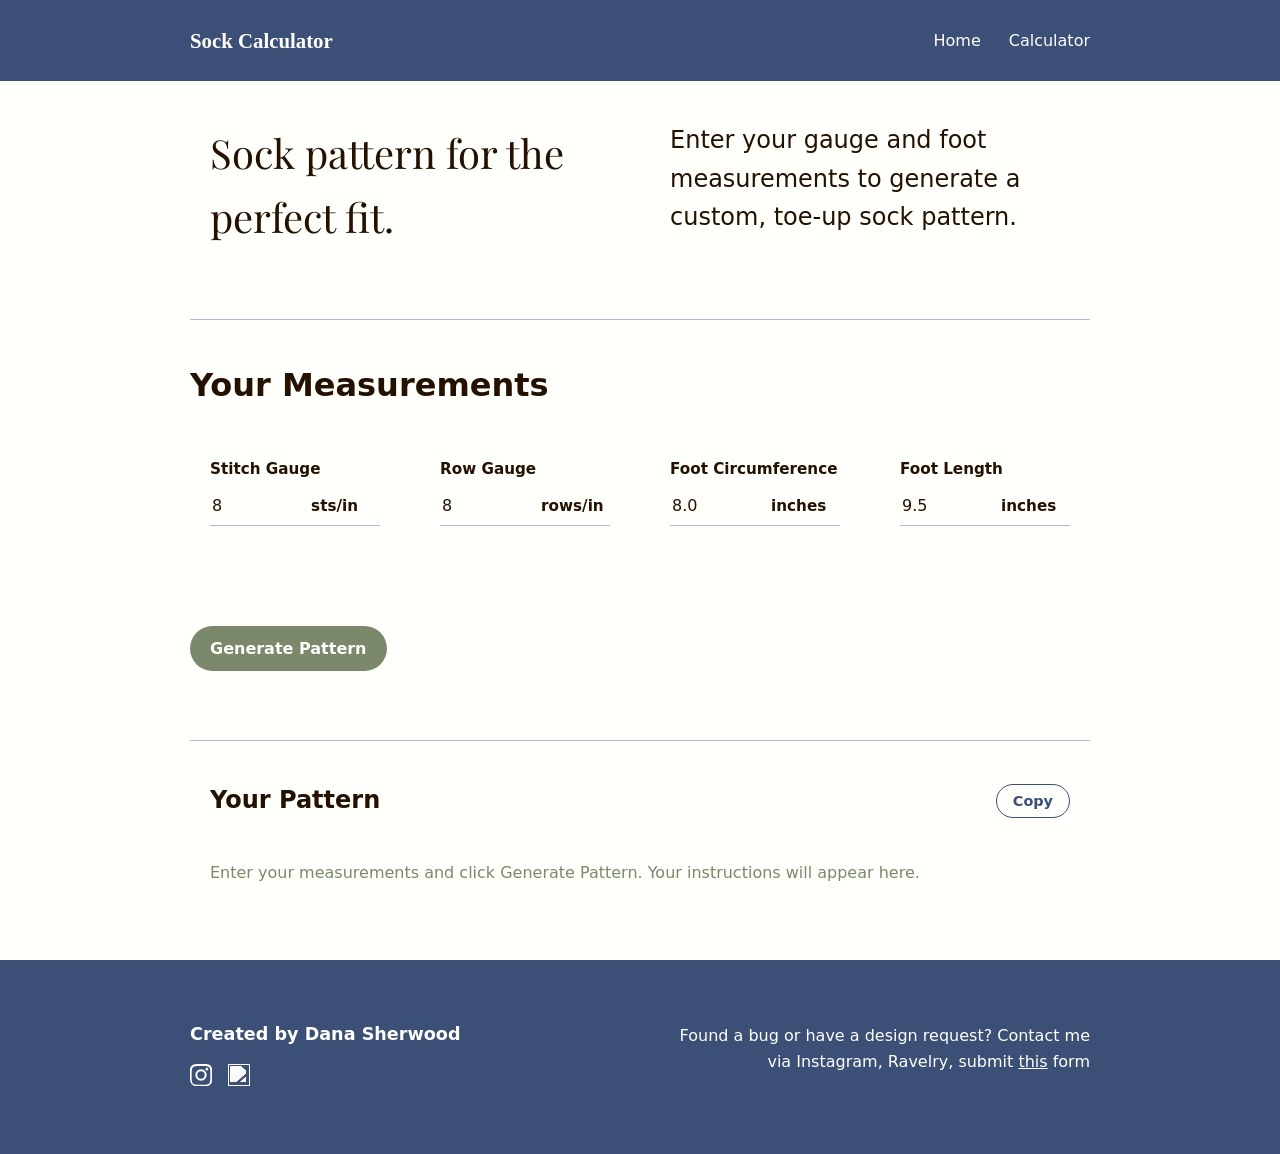
==== calculator.html @ 9af8a3e5 "added files via upload" ====
<!DOCTYPE html>
<html lang="en">
<head>
    <meta charset="UTF-8">
    <meta name="viewport" content="width=device-width, initial-scale=1.0">
    <title>Calculator — Sock Pattern Calculator</title>
    <link rel="preconnect" href="https://fonts.googleapis.com">
    <link rel="preconnect" href="https://fonts.gstatic.com" crossorigin>
    <link href="https://fonts.googleapis.com/css2?family=Playfair+Display:ital,wght@0,400..900;1,400..900&display=swap" rel="stylesheet">
    <link rel="stylesheet" href="style.css">
</head>
<body>

    <header class="site-header">
        <div class="site-header-inner">
            <span class="logo">
            <a href="index.html">Sock Calculator</a></span>
            <nav>
                <ul>
                    <li><a href="index.html">Home</a></li>
                    <li><a href="calculator.html">Calculator</a></li>
                </ul>
            </nav>
        </div>
    </header>

    <main>
        <div class="page-intro">
            <div class="page-intro-inner">
                <div class="grid-container">
                    <div class="column">
                        <h1>Sock pattern for the perfect fit.</h1>
                    </div>
                    <div class="column">
                        <p>Enter your gauge and foot measurements to generate a custom, toe-up sock pattern.</p>
                    </div>
                </div>

                <div class="visual-line">
                </div>

            </div>
        </div>

        <!-- Form section -->
        <div class="measurements">
            <div class="measurements-inner">
                <h2>Your Measurements</h2>
                <form>
                <div class="measurements-grid-container">
                    <div class="measurements-column">
                        <!-- Stitch Gauge Field -->
                         <h5>Stitch Gauge</h5>
                         <input type="number" id="gaugeSts" min="0" step="0.25" value="8">
                         <label for="gaugeSts">sts/in</label>
                         <div class="measurements-visual-line"></div>
                    </div>
                    <div class="measurements-column">
                        <!-- Row Gauge Field -->
                         <h5>Row Gauge</h5>
                         <input type="number" id="gaugeRows" step="0.25" value="8">
                         <label for="gaugeRows">rows/in</label>
                         <div class="measurements-visual-line"></div>
                    </div>
                    <div class="measurements-column">
                        <!-- Foot Circumference Field -->
                        <h5>Foot Circumference</h5>
                        <input type="number" id="footCircumference" step="0.1" value="8.0">
                        <label for="footCircumference">inches</label>
                        <div class="measurements-visual-line"></div>
                    </div>
                    <div class="measurements-column">
                        <!-- Foot Length -->
                         <h5>Foot Length</h5>
                         <input type="number" id="footLength" step="0.1" value="9.5">
                         <label for="footLength">inches</label>
                         <div class="measurements-visual-line"></div>
                    </div>
                </div>
                </form>

                <!-- Generate Button -->
                <button type="button" class="tertiary" onclick="run()">
                    Generate Pattern
                </button>
                <p id="error" class="error" role="alert"></p>

                <div class="visual-line"></div>
            </div>
        </div>

        <section class="result">
            <div class="result-inner">
                <div class="result-header">
                    <h2>Your Pattern</h2>
                    <div id="actions" class="actions" hidden>
                        <button type="button" class="secondary" id="copyBtn" onclick="copyPattern()">Copy</button>
                    </div>
                </div>
                <div id="output">
                    <p class="placeholder">Enter your measurements and click Generate Pattern. Your instructions will appear here.</p>
                </div>

                <!-- <div class="visual-line"></div> -->
            </div>
            </section>
    </main>

    <footer class="site-footer">
        <div class="footer-inner">
            <div class="footer-col footer-about">
                <p class="footer-name">Created by Dana Sherwood</p>
                <ul class="social-links">
                    <li>
                        <a href="https://instagram.com/yourusername" target="_blank" rel="noopener noreferrer" aria-label="Instagram">
                            <svg viewBox="0 0 24 24" width="22" height="22" fill="currentColor">
                                <path d="M12 2.2c3.2 0 3.6 0 4.9.1 1.2.1 2 .2 2.4.4.6.2 1 .5 1.5.9.4.4.7.9.9 1.5.2.4.3 1.2.4 2.4.1 1.3.1 1.7.1 4.9s0 3.6-.1 4.9c-.1 1.2-.2 2-.4 2.4-.2.6-.5 1-.9 1.5-.4.4-.9.7-1.5.9-.4.2-1.2.3-2.4.4-1.3.1-1.7.1-4.9.1s-3.6 0-4.9-.1c-1.2-.1-2-.2-2.4-.4-.6-.2-1-.5-1.5-.9-.4-.4-.7-.9-.9-1.5-.2-.4-.3-1.2-.4-2.4-.1-1.3-.1-1.7-.1-4.9s0-3.6.1-4.9c.1-1.2.2-2 .4-2.4.2-.6.5-1 .9-1.5.4-.4.9-.7 1.5-.9.4-.2 1.2-.3 2.4-.4 1.3-.1 1.7-.1 4.9-.1M12 0C8.7 0 8.3 0 7 .1c-1.3.1-2.2.2-3 .5-.8.3-1.5.7-2.2 1.4C1.1 2.7.7 3.4.4 4.2c-.3.8-.4 1.7-.5 3C0 8.3 0 8.7 0 12s0 3.7.1 5c.1 1.3.2 2.2.5 3 .3.8.7 1.5 1.4 2.2.7.7 1.4 1.1 2.2 1.4.8.3 1.7.4 3 .5 1.3.1 1.7.1 5 .1s3.7 0 5-.1c1.3-.1 2.2-.2 3-.5.8-.3 1.5-.7 2.2-1.4.7-.7 1.1-1.4 1.4-2.2.3-.8.4-1.7.5-3 .1-1.3.1-1.7.1-5s0-3.7-.1-5c-.1-1.3-.2-2.2-.5-3-.3-.8-.7-1.5-1.4-2.2C21.3 1.1 20.6.7 19.8.4c-.8-.3-1.7-.4-3-.5C15.7 0 15.3 0 12 0z"/>
                                <path d="M12 5.8A6.2 6.2 0 1 0 18.2 12 6.2 6.2 0 0 0 12 5.8zm0 10.2A4 4 0 1 1 16 12a4 4 0 0 1-4 4z"/>
                                <circle cx="18.4" cy="5.6" r="1.4"/>
                            </svg>
                        </a>
                    </li>
                    <li>
                        <a href="https://www.ravelry.com/designers/yourusername" target="_blank" rel="noopener noreferrer" aria-label="Ravelry">
                            <img src="https://cdn.jsdelivr.net/npm/simple-icons@latest/icons/ravelry.svg" alt="" width="22" height="22" class="ravelry-icon">
                        </a>
                    </li>
                </ul>
            </div>

            <div class="footer-col footer-contact">
                <p class="footer-contact-text">Found a bug or have a design request? Contact me via Instagram, Ravelry, submit <a href="https://docs.google.com/forms/d/e/1FAIpQLScjWYPJn_Ry0QE7nJu1F4Xxox6_y8OnSwXf3sj-1vykcYJFzg/viewform?usp=publish-editor" class="button secondary footer-email">this</a> form</p>
            </div>
        </div>
    </footer>

    <script src="calculations.js"></script>
</body>
</html>
---- style.css ----
/* ===========================
   Sock Pattern Calculator — Landing Page
   Palette: #251101 (coffee-bean), #3c4f76 (dusk-blue),
            #b8b8d1 (pale-slate), #7b886b (dusty-olive), #fffffb (porcelain)
   =========================== */

:root {
    --coffee-bean: #251101;
    --dusk-blue: #3c4f76;
    --pale-slate: #b8b8d1;
    --dusty-olive: #7b886b;
    --porcelain: #fffffb;
}

* {
    box-sizing: border-box;
}

html, body {
    height: 100%;
}

body {
    margin: 0;
    min-height: 100%;
    display: flex;
    flex-direction: column;
    font-family: 'Segoe UI', system-ui, -apple-system, sans-serif;
    background-color: var(--porcelain);
    color: var(--coffee-bean);
    line-height: 1.6;
}

main {
    flex: 1;
}

/* ---------- Containers ---------- */

.grid-container {
  display: grid;
  /* Creates two equal columns spanning available space */
  grid-template-columns: 1fr 1fr; 
  /* Space between the columns */
  gap: 20px; 
}

/* Individual column styling (optional) */
.column {
  padding: 20px;
}

/* Responsive adjustments: Stack columns on smaller screens */
@media (max-width: 768px) {
  .grid-container {
    grid-template-columns: 1fr;
  }
}

/* ---------- Dividers ----------- */
.visual-line {
  border-bottom: 1px solid var(--pale-slate); /* Creates a clean 1px separator line */
  margin: inherit;               /* Adds vertical spacing around the line */
  width: 100%;                  /* Controls how wide the line stretches */
  padding: 20px;
}

.measurements-visual-line {
  border-top: 1px solid var(--pale-slate); /* Creates a clean 1px separator line */
  margin: inherit;               /* Adds vertical spacing around the line */
  width: 100%;                  /* Controls how wide the line stretches */
  padding: 20px;
}



/* ---------- Header ---------- */

.site-header {
    background-color: var(--dusk-blue);
    padding: 24px 40px;
    position: sticky;
    top: 0;
}

.site-header-inner {
    max-width: 900px;
    margin: 0 auto;
    display: flex;
    justify-content: space-between;
    align-items: center;
}

.site-header .logo a{
    font-family: Georgia, 'Times New Roman', serif;
    font-weight: 700;
    font-size: 1.3em;
    color: var(--porcelain);
    transition: color 0.15s ease;
    text-decoration: none;
}


.site-header .logo a:hover {
    color: var(--pale-slate);
}


.site-header nav ul {
    list-style: none;
    display: flex;
    gap: 28px;
    margin: 0;
    padding: 0;
}

.site-header nav a {
    color: var(--porcelain);
    text-decoration: none;
    font-size: 1em;
    transition: color 0.15s ease;
}

.site-header nav a:hover {
    color: var(--pale-slate);
}

/* ---------- Hero ---------- */

.hero {
    background-color: var(--pale-slate);
    text-align: center;
    padding: 100px 20px;
}

.hero-inner {
    max-width: 900px;
    margin: 0 auto;
}

.hero h1 {
    font-family: 'Playfair Display', serif;
    font-optical-sizing: auto;
    font-weight: 700;
    font-size: 2.8em;
    color: var(--coffee-bean);
    margin: 0 0 28px;
}

.hero .button {
    display: inline-block;
    background-color: var(--porcelain);
    box-shadow: 0px 0px 5px rgba(37, 17, 1, 0.25);
    color: var(--coffee-bean);
    text-decoration: none;
    font-size: 1em;
    padding: 14px 40px;
    border-radius: 50px;
    transition: transform 0.15s ease;
}

.hero .button:hover {
    transform: scale(1.03);
    background-color: var(--coffee-bean);
    color: var(--porcelain);
    box-shadow: 0px 0px 5px rgba(37, 17, 1, 0.3);
}

/* ---------- Headline band ---------- */

.headline-band {
    background-color: var(--dusty-olive);
    padding: 90px 20px;
}

.headline-inner {
    max-width: 900px;
    margin: 0 auto;
    display: flex;
    justify-content: space-between;
    align-items: center;
    gap: 40px;
    text-align: left;
}

.headline-text {
    flex: 1;
}

.headline-text h2 {
    color: var(--porcelain);
    font-size: 1.8em;
    margin: 0 0 16px;
}

.headline-text ul {
    list-style: disc;
    padding-left: 1.2em;
    margin: 0;
    color: var(--porcelain);
}

.headline-text li {
    margin-bottom: 8px;
}

.headline-image {
    flex: 1;
}

@media (max-width: 700px) {
    .headline-inner {
        flex-direction: column;
        text-align: center;
    }

    .headline-text ul {
        text-align: left;
    }
}

/* ---------- Image section ---------- */

.image-section {
    background-color: var(--porcelain);
    text-align: center;
    padding: 100px 20px;
}

.image-section p {
    color: var(--coffee-bean);
    margin: 0;
}


.page-intro {
    /*background-color: var(--pale-slate);*/
    padding: 20px 20px;
    text-align: left;
}

.page-intro-inner {
    max-width: 900px;
    margin: 0 auto;
}

.page-intro h1 {
    font-family: 'Playfair Display', serif;
    font-weight: 400;
    font-size: 2.5em;
    color: var(--coffee-bean);
    margin: 0 0 10px;
}

.page-intro p {
    margin: 0;
    color: var(--coffee-bean);
    font-size: 1.5em;
}

/* ---------- Form Section ---------- */

.measurements {
    padding: 20px 20px;
    text-align: left;
}

.measurements-inner {
    max-width: 900px;
    margin: 0 auto;
}

.measurements h2 {
    font-weight: 650;
    font-size: 2em;
    color: var(--coffee-bean);
    margin: 0 0 ;
    /* padding: 0px 0px; */
}

.measurements-grid-container {
  display: grid;
  /* Creates two equal columns spanning available space */
  grid-template-columns: 1fr 1fr 1fr 1fr; 
  /* Space between the columns */
  gap: 20px; 
  padding-bottom: 40px;
}

/* Individual column styling (optional) */
.measurements-column {
  padding: 20px;
}

form {
    border: none;
}

.form-columns {
    display: grid;
    grid-template-columns: 1fr 1fr;
    gap: 28px;
    margin-bottom: 20px;
}

@media (max-width: 600px) {
    .form-columns {
        grid-template-columns: 1fr;
    }
}

fieldset {
    border: none;
    padding: 0;
    margin: 0 0 24px;
}

.measurements-column h5 {
    font-weight: 700;
    font-size: 0.95em;
    color: var(--coffee-bean);
    padding: 0;
    margin-bottom: 12px;
}

.field {
    display: flex;
    justify-content: space-between;
    align-items: center;
    margin-bottom: 12px;
}

label {
    font-weight: 600;
    font-size: 0.95em;
    color: var(--coffee-bean);
}

input[type="number"] {
    width: 96px;
    border: 0px;
    background: var(--porcelain);
    font-family: inherit;
    font-size: 1em;
    color: var(--coffee-bean);
    transition: border-color 0.15s ease, box-shadow 0.15s ease;
    padding-bottom: 10px;
}

input[type="number"]:focus {
    outline: none;
}

.error {
    color: #b3261e;
    font-size: 0.9em;
    margin: 12px 0 0;
    min-height: 1.2em;
}

button.primary {
    display: inline-block;
    padding: 13px 20px;
    font-family: inherit;
    font-size: 1em;
    font-weight: 600;
    border: none;
    border-radius: 30px;
    background-color: var(--dusk-blue);
    color: var(--porcelain);
    cursor: pointer;
    transition: background-color 0.15s ease, transform 0.1s ease;
}

button.primary:hover {
    background-color: var(--coffee-bean);
}

button.primary:active {
    transform: scale(0.98);
}

button.secondary {
    padding: 8px 16px;
    font-family: inherit;
    font-size: 0.9em;
    font-weight: 600;
    border-radius: 30px;
    background-color: transparent;
    color: var(--dusk-blue);
    border: 1px solid var(--dusk-blue);
    cursor: pointer;
    transition: background-color 0.15s ease;
}

button.secondary:hover {
    background-color: var(--dusk-blue);
    color: var(--porcelain);
}

button.tertiary {
    display: inline-block;
    padding: 13px 20px;
    font-family: inherit;
    font-size: 1em;
    font-weight: 600;
    border: none;
    border-radius: 30px;
    background-color: var(--dusty-olive);
    color: var(--porcelain);
    cursor: pointer;
    transition: background-color 0.15s ease, transform 0.1s ease;
}

button.tertiary:hover {
    background-color: var(--coffee-bean);
}

button.tertiary:active {
    transform: scale(0.98);
}

/* ---------- Result ---------- */

.result-inner {
    max-width: 900px;
    margin: 0 auto;
}

.result-header {
    display: flex;
    justify-content: space-between;
    align-items: center;
    padding: 20px;
}

.result-header h2 {
    margin: 0;
    font-size: 1.5em;
    font-weight: 600;
    color: var(--coffee-bean);
}

.actions {
    display: flex;
    gap: 8px;
}

#output {
    background-color: var(--porcelain);
    color: var(--coffee-bean);
    min-height: 120px;
    padding: 20px;
}

#output h2 {
    margin: 28px 0 8px;
    font-size: 1.15em;
    font-weight: 500;
    color: var(--coffee-bean);
}

#output h3 {
    margin: 8px 0 8px;
    font-size: 1em;
    font-weight: 500;
    color: var(--coffee-bean);
}

#output h2:first-child {
    margin-top: 0;
}

#output p {
    margin: 0 0 12px;
    /* font-size: 14px; */
}

#output .placeholder {
    color: var(--dusty-olive);
    margin: 0;
}


/* ---------- Footer ---------- */

.site-footer {
    background-color: var(--dusk-blue);
    padding: 60px 20px;
}

.footer-inner {
    max-width: 900px;
    margin: 0 auto;
    display: flex;
    justify-content: space-between;
    align-items: center;
    gap: 32px;
    text-align: left;
}

.footer-col {
    flex: 1;
}

.footer-about {
    text-align: left;
}

.footer-contact {
    text-align: right;
}

.footer-name {
    color: var(--porcelain);
    font-size: 1.1em;
    font-weight: 700;
    margin: 0 0 16px;
}

.social-links {
    list-style: none;
    display: flex;
    gap: 16px;
    margin: 0;
    padding: 0;
}

.social-links a {
    color: var(--porcelain);
    display: inline-flex;
    transition: color 0.15s ease;
}

.social-links a:hover {
    color: var(--pale-slate);
}

.ravelry-icon {
    display: block;
    filter: brightness(0) saturate(100%) invert(98%);
}

.social-links a:hover .ravelry-icon {
    filter: brightness(0) saturate(100%) invert(76%) sepia(8%) saturate(573%) hue-rotate(201deg) brightness(97%) contrast(92%);
}

.footer-contact-text {
    color: var(--porcelain);
    margin: 0 0 16px;
}

.footer-email {
    border-color: var(--porcelain);
    color: var(--porcelain);
}

.footer-email:hover {
    color: var(--pale-slate);
}

@media (max-width: 600px) {
    .footer-inner {
        flex-direction: column;
        text-align: center;
    }

    .footer-about,
    .footer-contact {
        text-align: center;
    }

    .social-links {
        justify-content: center;
    }
}
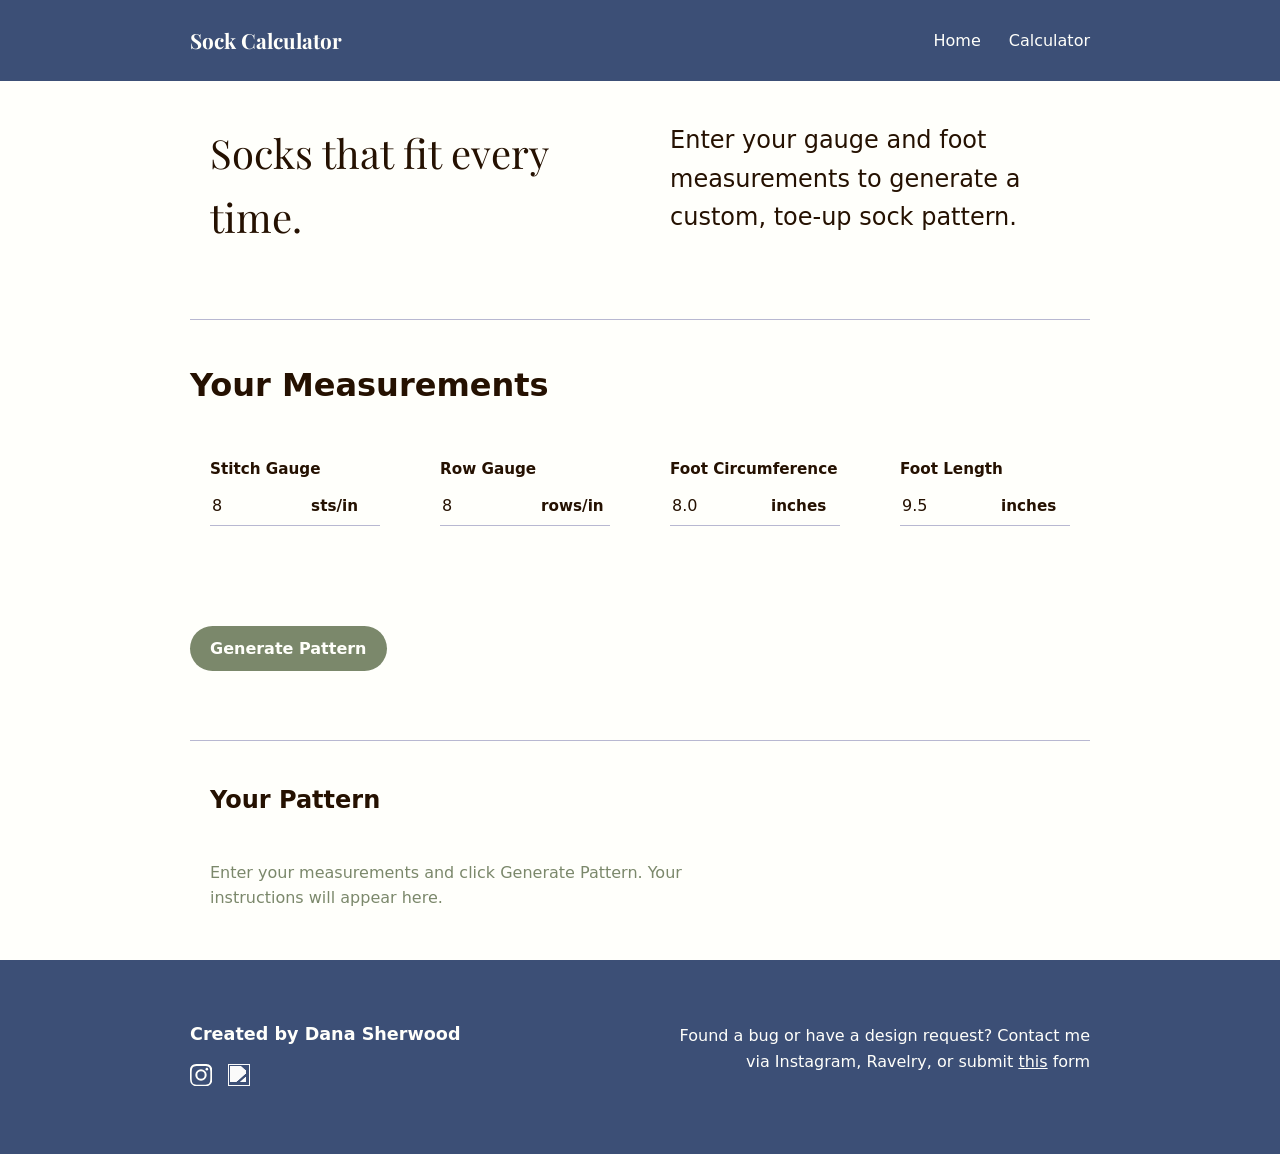
==== commit 13f056ed: "added a home page as the new index.html. Calculator is now on calculator.html" ====
--- a/calculator.html
+++ b/calculator.html
@@ -1,139 +1,186 @@
-<!DOCTYPE html>
-<html lang="en">
-<head>
-    <meta charset="UTF-8">
-    <meta name="viewport" content="width=device-width, initial-scale=1.0">
-    <title>Calculator — Sock Pattern Calculator</title>
-    <link rel="preconnect" href="https://fonts.googleapis.com">
-    <link rel="preconnect" href="https://fonts.gstatic.com" crossorigin>
-    <link href="https://fonts.googleapis.com/css2?family=Playfair+Display:ital,wght@0,400..900;1,400..900&display=swap" rel="stylesheet">
-    <link rel="stylesheet" href="style.css">
-</head>
-<body>
-
-    <header class="site-header">
-        <div class="site-header-inner">
-            <span class="logo">
-            <a href="index.html">Sock Calculator</a></span>
-            <nav>
-                <ul>
-                    <li><a href="index.html">Home</a></li>
-                    <li><a href="calculator.html">Calculator</a></li>
-                </ul>
-            </nav>
-        </div>
-    </header>
-
-    <main>
-        <div class="page-intro">
-            <div class="page-intro-inner">
-                <div class="grid-container">
-                    <div class="column">
-                        <h1>Sock pattern for the perfect fit.</h1>
-                    </div>
-                    <div class="column">
-                        <p>Enter your gauge and foot measurements to generate a custom, toe-up sock pattern.</p>
-                    </div>
-                </div>
-
-                <div class="visual-line">
-                </div>
-
-            </div>
-        </div>
-
-        <!-- Form section -->
-        <div class="measurements">
-            <div class="measurements-inner">
-                <h2>Your Measurements</h2>
-                <form>
-                <div class="measurements-grid-container">
-                    <div class="measurements-column">
-                        <!-- Stitch Gauge Field -->
-                         <h5>Stitch Gauge</h5>
-                         <input type="number" id="gaugeSts" min="0" step="0.25" value="8">
-                         <label for="gaugeSts">sts/in</label>
-                         <div class="measurements-visual-line"></div>
-                    </div>
-                    <div class="measurements-column">
-                        <!-- Row Gauge Field -->
-                         <h5>Row Gauge</h5>
-                         <input type="number" id="gaugeRows" step="0.25" value="8">
-                         <label for="gaugeRows">rows/in</label>
-                         <div class="measurements-visual-line"></div>
-                    </div>
-                    <div class="measurements-column">
-                        <!-- Foot Circumference Field -->
-                        <h5>Foot Circumference</h5>
-                        <input type="number" id="footCircumference" step="0.1" value="8.0">
-                        <label for="footCircumference">inches</label>
-                        <div class="measurements-visual-line"></div>
-                    </div>
-                    <div class="measurements-column">
-                        <!-- Foot Length -->
-                         <h5>Foot Length</h5>
-                         <input type="number" id="footLength" step="0.1" value="9.5">
-                         <label for="footLength">inches</label>
-                         <div class="measurements-visual-line"></div>
-                    </div>
-                </div>
-                </form>
-
-                <!-- Generate Button -->
-                <button type="button" class="tertiary" onclick="run()">
-                    Generate Pattern
-                </button>
-                <p id="error" class="error" role="alert"></p>
-
-                <div class="visual-line"></div>
-            </div>
-        </div>
-
-        <section class="result">
-            <div class="result-inner">
-                <div class="result-header">
-                    <h2>Your Pattern</h2>
-                    <div id="actions" class="actions" hidden>
-                        <button type="button" class="secondary" id="copyBtn" onclick="copyPattern()">Copy</button>
-                    </div>
-                </div>
-                <div id="output">
-                    <p class="placeholder">Enter your measurements and click Generate Pattern. Your instructions will appear here.</p>
-                </div>
-
-                <!-- <div class="visual-line"></div> -->
-            </div>
-            </section>
-    </main>
-
-    <footer class="site-footer">
-        <div class="footer-inner">
-            <div class="footer-col footer-about">
-                <p class="footer-name">Created by Dana Sherwood</p>
-                <ul class="social-links">
-                    <li>
-                        <a href="https://instagram.com/yourusername" target="_blank" rel="noopener noreferrer" aria-label="Instagram">
-                            <svg viewBox="0 0 24 24" width="22" height="22" fill="currentColor">
-                                <path d="M12 2.2c3.2 0 3.6 0 4.9.1 1.2.1 2 .2 2.4.4.6.2 1 .5 1.5.9.4.4.7.9.9 1.5.2.4.3 1.2.4 2.4.1 1.3.1 1.7.1 4.9s0 3.6-.1 4.9c-.1 1.2-.2 2-.4 2.4-.2.6-.5 1-.9 1.5-.4.4-.9.7-1.5.9-.4.2-1.2.3-2.4.4-1.3.1-1.7.1-4.9.1s-3.6 0-4.9-.1c-1.2-.1-2-.2-2.4-.4-.6-.2-1-.5-1.5-.9-.4-.4-.7-.9-.9-1.5-.2-.4-.3-1.2-.4-2.4-.1-1.3-.1-1.7-.1-4.9s0-3.6.1-4.9c.1-1.2.2-2 .4-2.4.2-.6.5-1 .9-1.5.4-.4.9-.7 1.5-.9.4-.2 1.2-.3 2.4-.4 1.3-.1 1.7-.1 4.9-.1M12 0C8.7 0 8.3 0 7 .1c-1.3.1-2.2.2-3 .5-.8.3-1.5.7-2.2 1.4C1.1 2.7.7 3.4.4 4.2c-.3.8-.4 1.7-.5 3C0 8.3 0 8.7 0 12s0 3.7.1 5c.1 1.3.2 2.2.5 3 .3.8.7 1.5 1.4 2.2.7.7 1.4 1.1 2.2 1.4.8.3 1.7.4 3 .5 1.3.1 1.7.1 5 .1s3.7 0 5-.1c1.3-.1 2.2-.2 3-.5.8-.3 1.5-.7 2.2-1.4.7-.7 1.1-1.4 1.4-2.2.3-.8.4-1.7.5-3 .1-1.3.1-1.7.1-5s0-3.7-.1-5c-.1-1.3-.2-2.2-.5-3-.3-.8-.7-1.5-1.4-2.2C21.3 1.1 20.6.7 19.8.4c-.8-.3-1.7-.4-3-.5C15.7 0 15.3 0 12 0z"/>
-                                <path d="M12 5.8A6.2 6.2 0 1 0 18.2 12 6.2 6.2 0 0 0 12 5.8zm0 10.2A4 4 0 1 1 16 12a4 4 0 0 1-4 4z"/>
-                                <circle cx="18.4" cy="5.6" r="1.4"/>
-                            </svg>
-                        </a>
-                    </li>
-                    <li>
-                        <a href="https://www.ravelry.com/designers/yourusername" target="_blank" rel="noopener noreferrer" aria-label="Ravelry">
-                            <img src="https://cdn.jsdelivr.net/npm/simple-icons@latest/icons/ravelry.svg" alt="" width="22" height="22" class="ravelry-icon">
-                        </a>
-                    </li>
-                </ul>
-            </div>
-
-            <div class="footer-col footer-contact">
-                <p class="footer-contact-text">Found a bug or have a design request? Contact me via Instagram, Ravelry, submit <a href="https://docs.google.com/forms/d/e/1FAIpQLScjWYPJn_Ry0QE7nJu1F4Xxox6_y8OnSwXf3sj-1vykcYJFzg/viewform?usp=publish-editor" class="button secondary footer-email">this</a> form</p>
-            </div>
-        </div>
-    </footer>
-
-    <script src="calculations.js"></script>
-</body>
-</html>+<!DOCTYPE html>
+<html lang="en">
+<head>
+    <meta charset="UTF-8">
+    <meta name="viewport" content="width=device-width, initial-scale=1.0">
+    <title>SockCrafter - Calculator</title>
+    <link rel="preconnect" href="https://fonts.googleapis.com">
+    <link rel="preconnect" href="https://fonts.gstatic.com" crossorigin>
+    <link href="https://fonts.googleapis.com/css2?family=Playfair+Display:ital,wght@0,400..900;1,400..900&display=swap" rel="stylesheet">
+    <link rel="stylesheet" href="style.css">
+</head>
+
+<!-- Google tag (gtag.js) -->
+<script async src="https://www.googletagmanager.com/gtag/js?id=G-J0ZX0JCH23"></script>
+<script>
+  window.dataLayer = window.dataLayer || [];
+  function gtag(){dataLayer.push(arguments);}
+  gtag('js', new Date());
+
+  gtag('config', 'G-J0ZX0JCH23');
+</script>
+
+<body>
+
+    <header class="site-header">
+        <div class="site-header-inner">
+            <span class="logo">
+            <a href="index.html">Sock Calculator</a></span>
+            <nav>
+                <ul>
+                    <li><a href="index.html">Home</a></li>
+                    <li><a href="index.html">Calculator</a></li> <!-- for now until there is a real home page and calculator page -->
+                </ul>
+            </nav>
+        </div>
+    </header>
+
+    <main>
+        <div class="page-intro">
+            <div class="page-intro-inner">
+                <div class="grid-container">
+                    <div class="column">
+                        <h1>Socks that fit every time.</h1>
+                    </div>
+                    <div class="column">
+                        <p>Enter your gauge and foot measurements to generate a custom, toe-up sock pattern.</p>
+                    </div>
+                </div>
+
+                <div class="visual-line">
+                </div>
+
+            </div>
+        </div>
+
+        <!-- Form section -->
+        <div class="measurements">
+            <div class="measurements-inner">
+                <h2>Your Measurements</h2>
+                <form>
+                <div class="measurements-grid-container">
+                    <div class="measurements-column">
+                        <!-- Stitch Gauge Field -->
+                         <h5>Stitch Gauge</h5>
+                         <input type="number" id="gaugeSts" min="0" step="0.25" value="8">
+                         <label for="gaugeSts">sts/in</label>
+                         <div class="measurements-visual-line"></div>
+                    </div>
+                    <div class="measurements-column">
+                        <!-- Row Gauge Field -->
+                         <h5>Row Gauge</h5>
+                         <input type="number" id="gaugeRows" step="0.25" value="8">
+                         <label for="gaugeRows">rows/in</label>
+                         <div class="measurements-visual-line"></div>
+                    </div>
+                    <div class="measurements-column">
+                        <!-- Foot Circumference Field -->
+                        <h5>Foot Circumference</h5>
+                        <input type="number" id="footCircumference" step="0.1" value="8.0">
+                        <label for="footCircumference">inches</label>
+                        <div class="measurements-visual-line"></div>
+                    </div>
+                    <div class="measurements-column">
+                        <!-- Foot Length -->
+                         <h5>Foot Length</h5>
+                         <input type="number" id="footLength" step="0.1" value="9.5">
+                         <label for="footLength">inches</label>
+                         <div class="measurements-visual-line"></div>
+                    </div>
+                </div>
+                </form>
+
+                <!-- Generate Button -->
+                <button type="button" class="tertiary" onclick="run()">
+                    Generate Pattern
+                </button>
+                <p id="error" class="error" role="alert"></p>
+
+                <div class="visual-line"></div>
+            </div>
+        </div>
+
+        <section class="result">
+            <div class="result-inner">
+                <div class="result-header">
+                    <h2>Your Pattern</h2>
+                    <div id="actions" class="actions" hidden>
+                        <button type="button" class="secondary" id="copyBtn" onclick="copyPattern()">Copy</button>
+                    </div>
+                </div>
+
+                <div class="result-columns">
+                    <div id="output">
+                        <p class="placeholder">Enter your measurements and click Generate Pattern. Your instructions will appear here.</p>
+                    </div>
+
+                    <aside id="abbreviations" class="abbreviations" hidden>
+                        <h3>Abbreviations</h3>
+                        <dl>
+                            <dt>BOR</dt><dd>beginning of round</dd>
+                            <dt>k</dt><dd>knit</dd>
+                            <dt>kfb</dt><dd>knit front and back (1 st increased)</dd>
+                            <dt>k2tog</dt><dd>knit two together (1 st decreased)</dd>
+                            <dt>m1r</dt><dd>make 1 right (1 st increased)</dd>
+                            <dt>m1l</dt><dd>make 1 left (1 st increased)</dd>
+                            <dt>p</dt><dd>purl</dd>
+                            <dt>pm</dt><dd>place marker</dd>
+                            <dt>p2tog</dt><dd>purl two together (1 st decreased)</dd>
+                            <dt>RS</dt><dd>right side</dd>
+                            <dt>sl</dt><dd>slip stitch purlwise</dd>
+                            <dt>sm</dt><dd>slip marker</dd>
+                            <dt>ssk</dt><dd>slip, slip, knit (1 st decreased)</dd>
+                            <dt>st(s)</dt><dd>stitches</dd>
+                            <dt>WS</dt><dd>wrong side</dd>
+                            <dt>w&t</dt><dd>wrap and turn</dd>
+                            <dt>wyif</dt><dd>with yarn in front</dd>
+                            <dt>[...]</dt><dd>repeat instructions within brackets</dd>
+                        </dl>
+
+                        <hr>
+
+                        <h3>Resources</h3>
+                        <ul class="resource-links">
+                            <li><a href="https://youtu.be/GV9UaFgZ6Q0?si=V9ybV3lLXJHs1LQl">Judy's Magic Cast-On</a></li>
+                            <li><a href="https://youtu.be/G4GxFvi4KD0?si=pUvtXuMMI3OI9E_I">Wrap and Turn</a></li>
+                            <li><a href="https://youtu.be/C-GqitE8Qt8?si=ozqvqT7lQs5WnHl8">Jeny's Surprisingly Stretchy Bind-Off</a></li>
+                        </ul>
+                    </aside>
+                </div>
+
+                <!-- <div class="visual-line"></div> -->
+            </div>
+            </section>
+    </main>
+
+    <footer class="site-footer">
+        <div class="footer-inner">
+            <div class="footer-col footer-about">
+                <p class="footer-name">Created by Dana Sherwood</p>
+                <ul class="social-links">
+                    <li>
+                        <a href="https://instagram.com/dana.knit" target="_blank" rel="noopener noreferrer" aria-label="Instagram">
+                            <svg viewBox="0 0 24 24" width="22" height="22" fill="currentColor">
+                                <path d="M12 2.2c3.2 0 3.6 0 4.9.1 1.2.1 2 .2 2.4.4.6.2 1 .5 1.5.9.4.4.7.9.9 1.5.2.4.3 1.2.4 2.4.1 1.3.1 1.7.1 4.9s0 3.6-.1 4.9c-.1 1.2-.2 2-.4 2.4-.2.6-.5 1-.9 1.5-.4.4-.9.7-1.5.9-.4.2-1.2.3-2.4.4-1.3.1-1.7.1-4.9.1s-3.6 0-4.9-.1c-1.2-.1-2-.2-2.4-.4-.6-.2-1-.5-1.5-.9-.4-.4-.7-.9-.9-1.5-.2-.4-.3-1.2-.4-2.4-.1-1.3-.1-1.7-.1-4.9s0-3.6.1-4.9c.1-1.2.2-2 .4-2.4.2-.6.5-1 .9-1.5.4-.4.9-.7 1.5-.9.4-.2 1.2-.3 2.4-.4 1.3-.1 1.7-.1 4.9-.1M12 0C8.7 0 8.3 0 7 .1c-1.3.1-2.2.2-3 .5-.8.3-1.5.7-2.2 1.4C1.1 2.7.7 3.4.4 4.2c-.3.8-.4 1.7-.5 3C0 8.3 0 8.7 0 12s0 3.7.1 5c.1 1.3.2 2.2.5 3 .3.8.7 1.5 1.4 2.2.7.7 1.4 1.1 2.2 1.4.8.3 1.7.4 3 .5 1.3.1 1.7.1 5 .1s3.7 0 5-.1c1.3-.1 2.2-.2 3-.5.8-.3 1.5-.7 2.2-1.4.7-.7 1.1-1.4 1.4-2.2.3-.8.4-1.7.5-3 .1-1.3.1-1.7.1-5s0-3.7-.1-5c-.1-1.3-.2-2.2-.5-3-.3-.8-.7-1.5-1.4-2.2C21.3 1.1 20.6.7 19.8.4c-.8-.3-1.7-.4-3-.5C15.7 0 15.3 0 12 0z"/>
+                                <path d="M12 5.8A6.2 6.2 0 1 0 18.2 12 6.2 6.2 0 0 0 12 5.8zm0 10.2A4 4 0 1 1 16 12a4 4 0 0 1-4 4z"/>
+                                <circle cx="18.4" cy="5.6" r="1.4"/>
+                            </svg>
+                        </a>
+                    </li>
+                    <li>
+                        <a href="https://www.ravelry.com/projects/danaknit31" target="_blank" rel="noopener noreferrer" aria-label="Ravelry">
+                            <img src="https://cdn.jsdelivr.net/npm/simple-icons@latest/icons/ravelry.svg" alt="" width="22" height="22" class="ravelry-icon">
+                        </a>
+                    </li>
+                </ul>
+            </div>
+
+            <div class="footer-col footer-contact">
+                <p class="footer-contact-text">Found a bug or have a design request? Contact me via Instagram, Ravelry, or submit <a href="https://docs.google.com/forms/d/e/1FAIpQLScjWYPJn_Ry0QE7nJu1F4Xxox6_y8OnSwXf3sj-1vykcYJFzg/viewform?usp=publish-editor" target="_blank" class="button secondary footer-email">this</a> form</p>
+            </div>
+        </div>
+    </footer>
+
+    <script src="calculations.js"></script>
+</body>
+</html>
--- a/style.css
+++ b/style.css
@@ -72,6 +72,13 @@
   padding: 20px;
 }
 
+.results-visual-line {
+  border-top: 1px solid var(--pale-slate); /* Creates a clean 1px separator line */
+  margin: inherit;               /* Adds vertical spacing around the line */
+  width: 100%;                  /* Controls how wide the line stretches */
+  padding: 20px;
+}
+
 
 
 /* ---------- Header ---------- */
@@ -81,6 +88,7 @@
     padding: 24px 40px;
     position: sticky;
     top: 0;
+    z-index: 10;
 }
 
 .site-header-inner {
@@ -92,7 +100,7 @@
 }
 
 .site-header .logo a{
-    font-family: Georgia, 'Times New Roman', serif;
+    font-family: 'Playfair Display', serif;
     font-weight: 700;
     font-size: 1.3em;
     color: var(--porcelain);
@@ -142,9 +150,19 @@
     font-family: 'Playfair Display', serif;
     font-optical-sizing: auto;
     font-weight: 700;
-    font-size: 2.8em;
-    color: var(--coffee-bean);
-    margin: 0 0 28px;
+    font-size: 5em;
+    color: var(--coffee-bean);
+    margin: 0px;
+    text-shadow: 2px 4px 4px rgba(37, 17, 1, 0.5);
+
+}
+
+.hero h2 {
+    font-optical-sizing: auto;
+    font-weight: 500;
+    font-size: 1.5em;
+    color: var(--porcelain);
+    text-shadow: 1px 2px 2px rgba(37, 17, 1, 0.5);
 }
 
 .hero .button {
@@ -166,10 +184,59 @@
     box-shadow: 0px 0px 5px rgba(37, 17, 1, 0.3);
 }
 
+/* ---------- Parallax hero ---------- */
+
+.hero-parallax {
+    position: relative;
+    min-height: 75vh;
+    display: flex;
+    align-items: center;
+    justify-content: center;
+    background-image: url("images/hero.jpg");
+    background-attachment: fixed;
+    background-position: center;
+    background-repeat: no-repeat;
+    background-size: cover;
+}
+
+@media (min-width: 1921px), (min-width: 1200px) and (min-resolution: 2dppx) {
+    .hero-parallax {
+        background-image: url("images/hero2880.jpg");
+    }
+}
+
+.hero-parallax::before {
+    content: "";
+    position: absolute;
+    inset: 0;
+}
+
+.hero-parallax .hero-inner {
+    position: relative;
+    z-index: 1;
+}
+
+.hero-parallax h1 {
+    color: var(--porcelain);
+}
+
+.hero-parallax p {
+    color: var(--porcelain);
+    font-size: 1.25em;
+    max-width: 600px;
+    margin: 0 auto 28px;
+}
+
+@media (max-width: 1024px) {
+    .hero-parallax {
+        background-attachment: scroll;
+    }
+}
+
 /* ---------- Headline band ---------- */
 
 .headline-band {
-    background-color: var(--dusty-olive);
+    background-color: var(--porcelain);
     padding: 90px 20px;
 }
 
@@ -188,16 +255,18 @@
 }
 
 .headline-text h2 {
-    color: var(--porcelain);
+    font-family: 'Playfair Display', serif;
+    font-weight: 300;
+    color: var(--coffee-bean);
     font-size: 1.8em;
-    margin: 0 0 16px;
+    margin: 0 0 10px;
 }
 
 .headline-text ul {
     list-style: disc;
     padding-left: 1.2em;
     margin: 0;
-    color: var(--porcelain);
+    color: var(--coffee-bean);
 }
 
 .headline-text li {
@@ -217,6 +286,36 @@
     .headline-text ul {
         text-align: left;
     }
+}
+
+.project-card {
+    display: block;
+    text-decoration: none;
+    border: 0;
+}
+
+.project-card img {
+    display: block;
+    width: 100%;
+    height: auto;
+    border-radius: 12px;
+    transition: transform 0.2s ease;
+}
+
+.project-card:hover img {
+    transform: scale(1.02);
+}
+
+.project-caption {
+    display: block;
+    margin-top: 12px;
+    color: var(--coffee-bean);
+    font-weight: 600;
+    transition: color 0.15s ease;
+}
+
+.project-card:hover .project-caption {
+    color: var(--pale-slate);
 }
 
 /* ---------- Image section ---------- */
@@ -285,6 +384,19 @@
   /* Space between the columns */
   gap: 20px; 
   padding-bottom: 40px;
+  margin: 0 0;
+}
+
+@media (max-width: 700px) {
+    .measurements-grid-container {
+        grid-template-columns: 1fr 1fr;
+    }
+}
+
+@media (max-width: 420px) {
+    .measurements-grid-container {
+        grid-template-columns: 1fr;
+    }
 }
 
 /* Individual column styling (optional) */
@@ -427,6 +539,82 @@
     margin: 0 auto;
 }
 
+[hidden] {
+    display: none !important;
+}
+
+.result-columns {
+    display: grid;
+    grid-template-columns: minmax(0,2fr) minmax(0, 1fr);
+    gap: 20px;
+    align-items: start;
+}
+
+.abbreviations {
+    border: 1px solid var(--dusty-olive);
+    border-radius: 20px;
+    padding: 20px;
+    color: var(--coffee-bean);
+}
+
+.abbreviations h3 {
+    margin: 0 0 12px;
+    font-size: 1em;
+    font-weight: 500;
+}
+
+.abbreviations dl {
+    display: grid;
+    grid-template-columns: auto 1fr;
+    gap: 8px 14px;
+    margin: 0;
+    font-size: 0.9em;
+}
+
+.abbreviations dt {
+    font-weight: 600;
+}
+
+.abbreviations a:hover{
+    color: var(--dusty-olive);
+}
+
+.abbreviations dd {
+    margin: 0;
+}
+
+.abbreviations hr {
+    border: 0;
+    border-top: 1px solid var(--dusty-olive);
+    margin: 20px 0;
+}
+
+.resource-links {
+    list-style: none;
+    margin: 0;
+    padding: 0;
+    font-size: 0.9em;
+}
+
+.resource-links li {
+    margin-bottom: 8px;
+}
+
+.resource-links a {
+    color: var(--dusk-blue);
+    transition: color 0.15s ease;
+}
+
+.resource-links a:hover {
+    color: var(--dusty-olive);
+}
+
+@media (max-width: 700px) {
+    .result-columns {
+        grid-template-columns: 1fr;
+    }
+}
+
 .result-header {
     display: flex;
     justify-content: space-between;
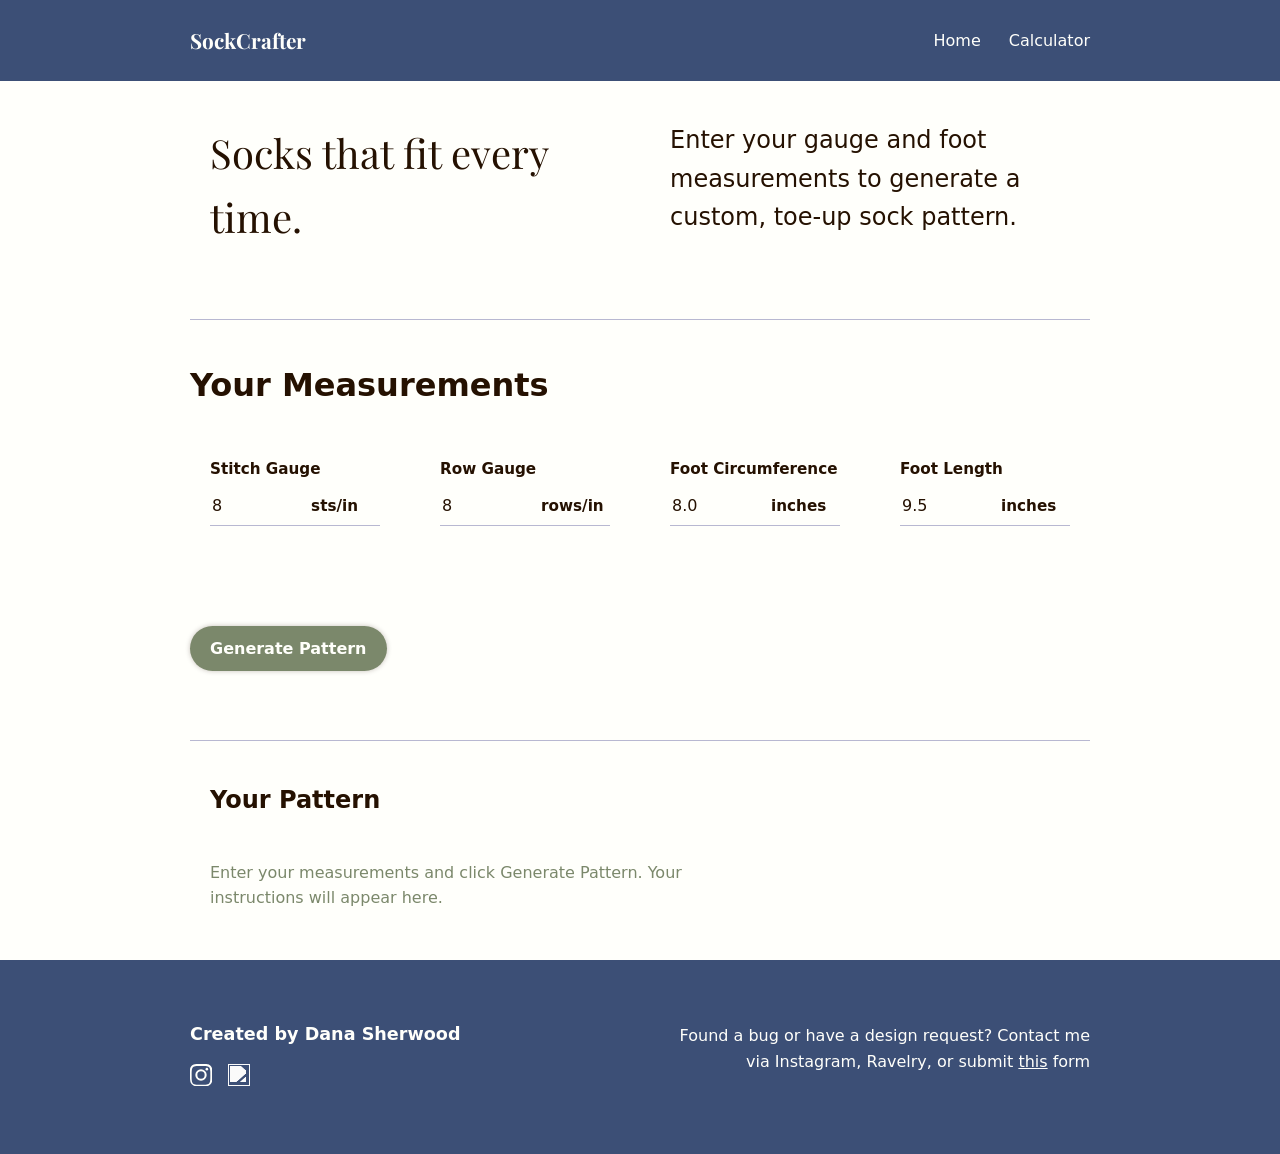
==== commit 99c6528c: "updated favicon" ====
--- a/calculator.html
+++ b/calculator.html
@@ -4,6 +4,7 @@
     <meta charset="UTF-8">
     <meta name="viewport" content="width=device-width, initial-scale=1.0">
     <title>SockCrafter - Calculator</title>
+    <link rel="icon" type="image/png" href="Images/favicon.png">
     <link rel="preconnect" href="https://fonts.googleapis.com">
     <link rel="preconnect" href="https://fonts.gstatic.com" crossorigin>
     <link href="https://fonts.googleapis.com/css2?family=Playfair+Display:ital,wght@0,400..900;1,400..900&display=swap" rel="stylesheet">
@@ -25,7 +26,7 @@
     <header class="site-header">
         <div class="site-header-inner">
             <span class="logo">
-            <a href="index.html">Sock Calculator</a></span>
+            <a href="index.html">SockCrafter</a></span>
             <nav>
                 <ul>
                     <li><a href="index.html">Home</a></li>
--- a/style.css
+++ b/style.css
@@ -171,6 +171,7 @@
     box-shadow: 0px 0px 5px rgba(37, 17, 1, 0.25);
     color: var(--coffee-bean);
     text-decoration: none;
+    font-weight: 600;
     font-size: 1em;
     padding: 14px 40px;
     border-radius: 50px;
@@ -192,7 +193,7 @@
     display: flex;
     align-items: center;
     justify-content: center;
-    background-image: url("images/hero.jpg");
+    background-image: url("Images/hero.jpg");
     background-attachment: fixed;
     background-position: center;
     background-repeat: no-repeat;
@@ -201,7 +202,7 @@
 
 @media (min-width: 1921px), (min-width: 1200px) and (min-resolution: 2dppx) {
     .hero-parallax {
-        background-image: url("images/hero2880.jpg");
+        background-image: url("/Images/hero2880.jpg");
     }
 }
 
@@ -518,6 +519,7 @@
     font-weight: 600;
     border: none;
     border-radius: 30px;
+    box-shadow: 0px 0px 5px rgba(37, 17, 1, 0.25);
     background-color: var(--dusty-olive);
     color: var(--porcelain);
     cursor: pointer;
@@ -526,6 +528,8 @@
 
 button.tertiary:hover {
     background-color: var(--coffee-bean);
+    transform: scale(1.03);
+    box-shadow: 0px 0px 5px rgba(37, 17, 1, 0.30);
 }
 
 button.tertiary:active {
